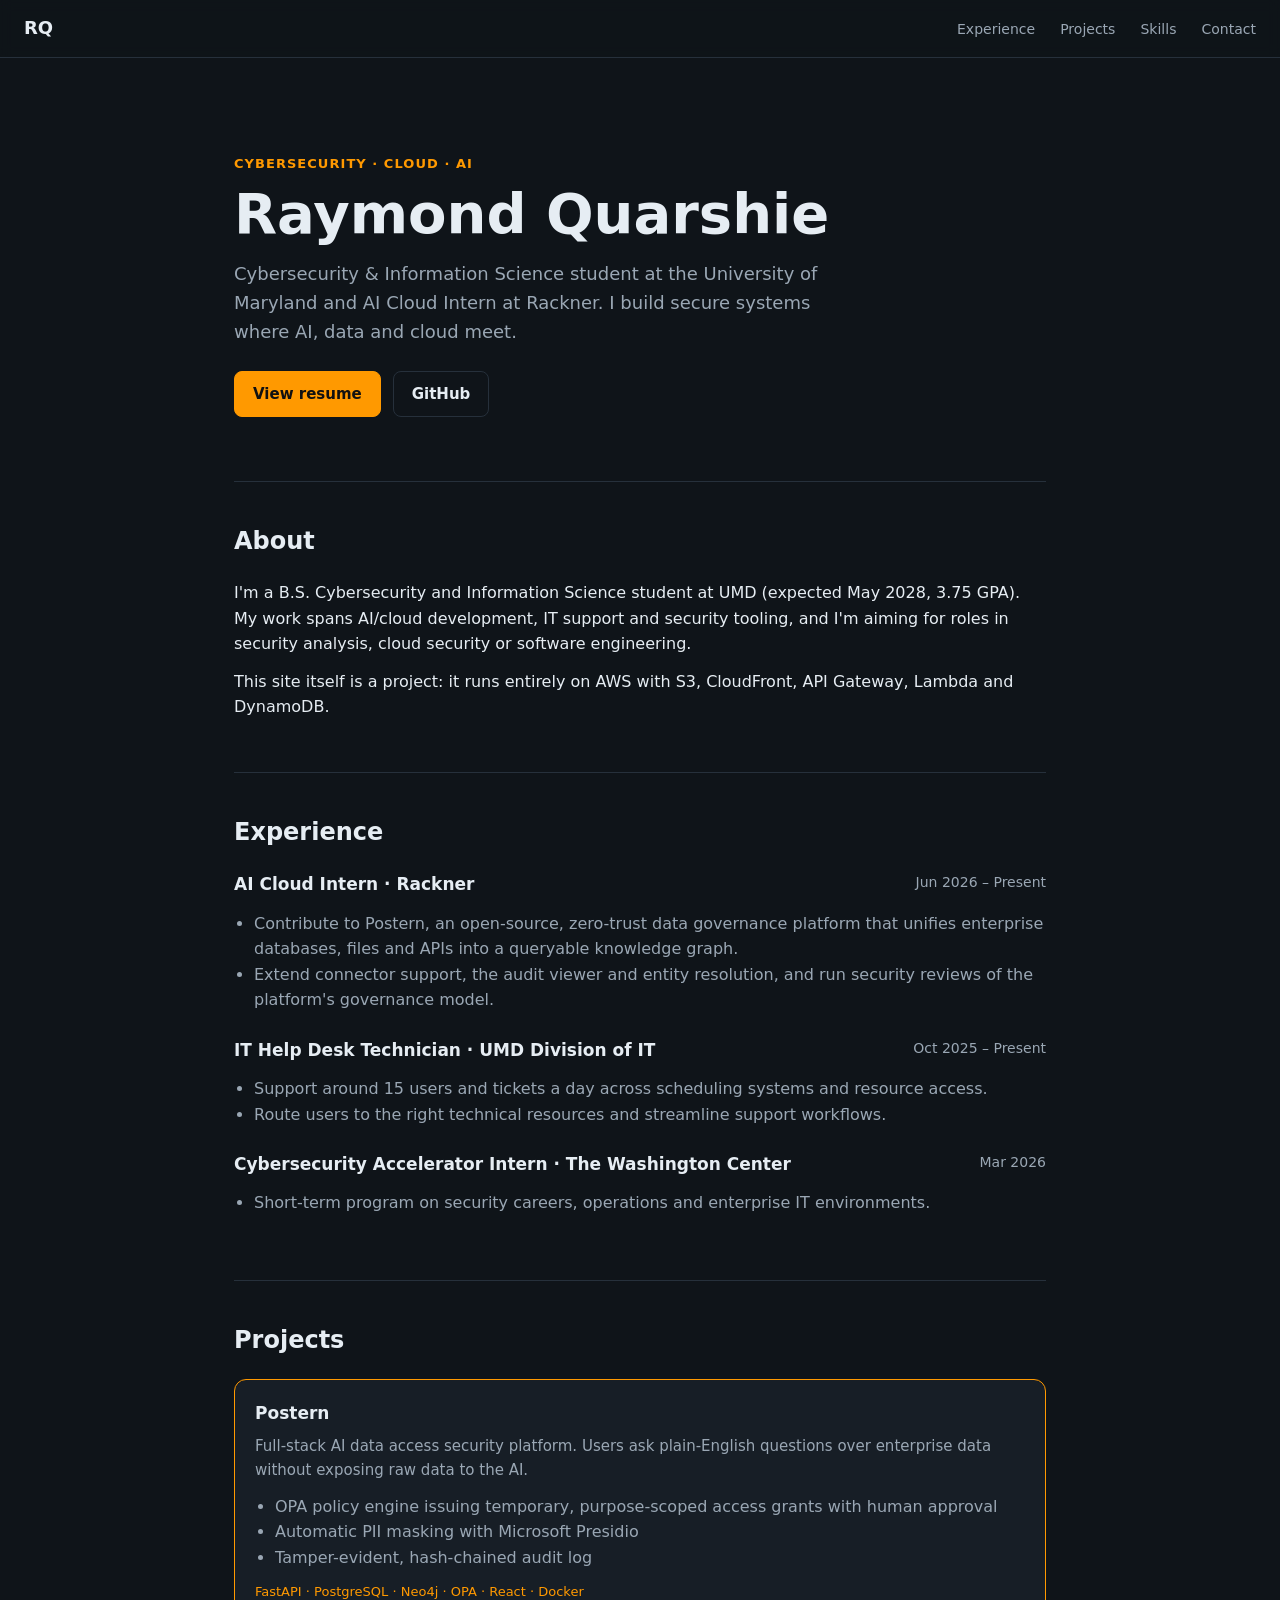
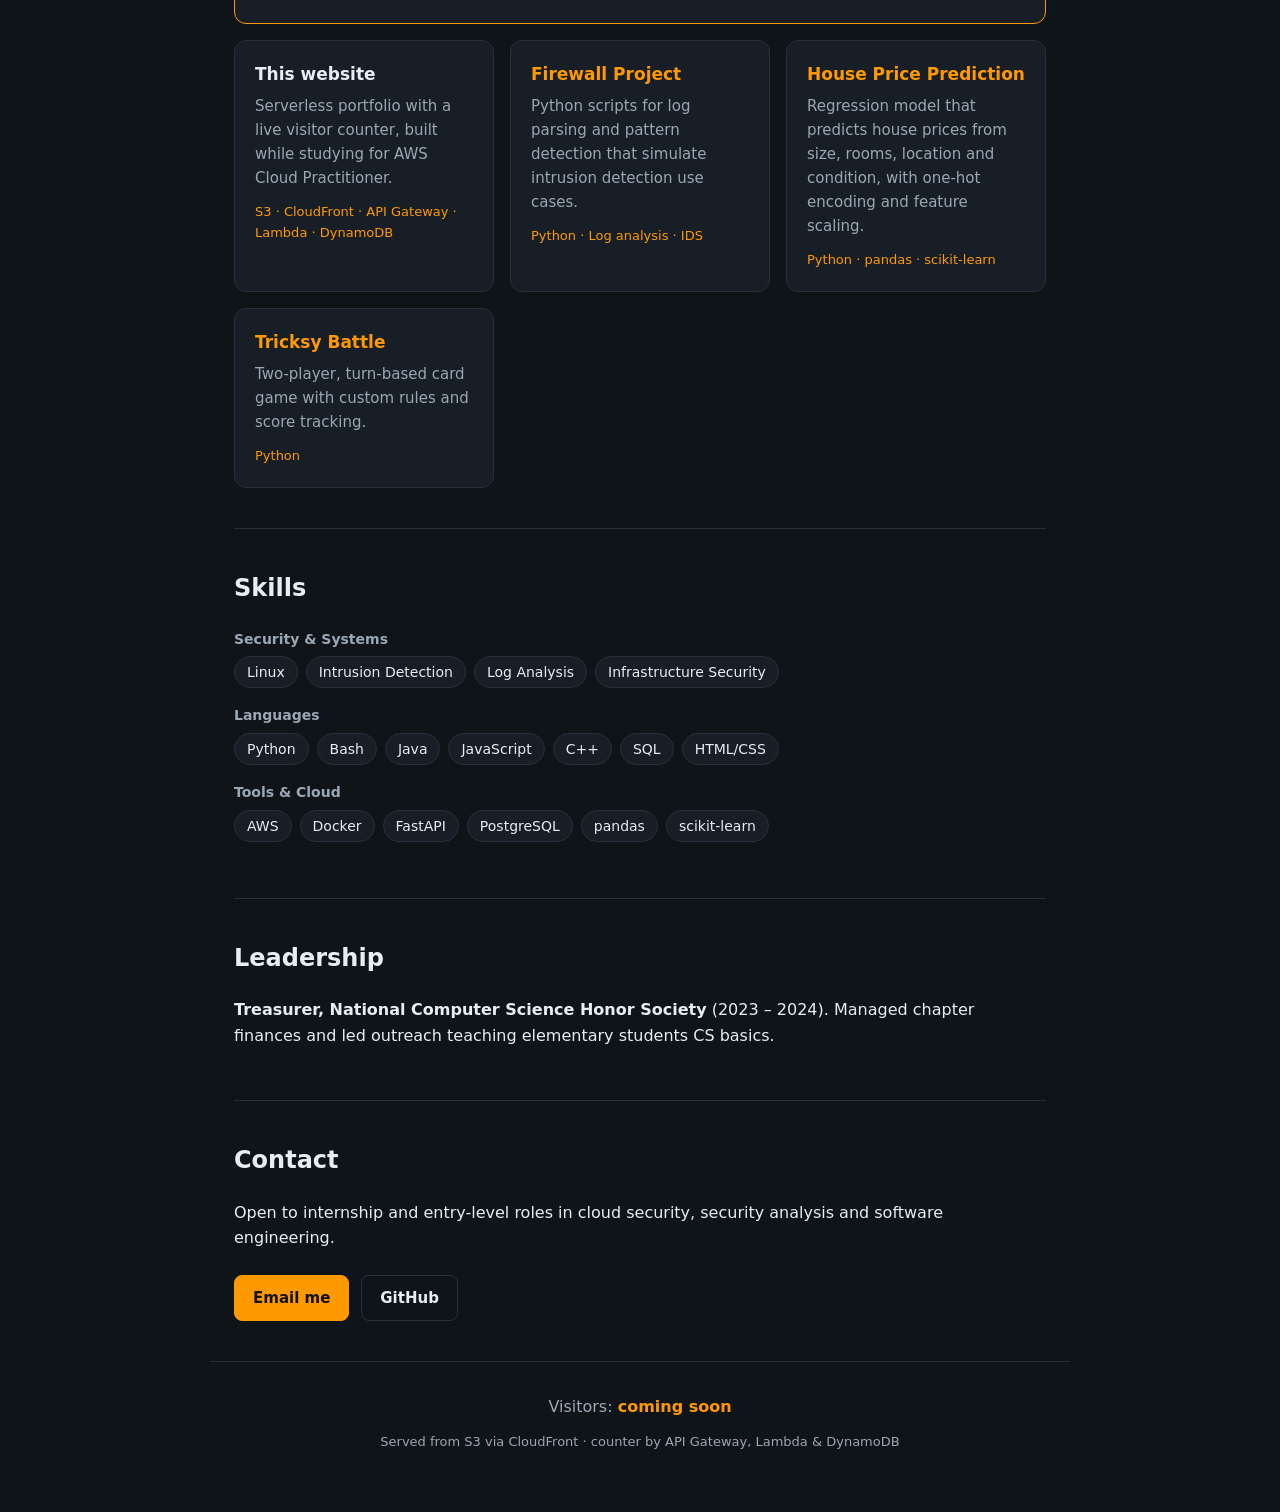
==== cloud-portfolio/index.html @ 37f58b41 "Files" ====
<!DOCTYPE html>
<html lang="en">
<head>
  <meta charset="UTF-8">
  <meta name="viewport" content="width=device-width, initial-scale=1.0">
  <title>Raymond Quarshie | Cloud & Security Portfolio</title>
  <meta name="description" content="Cybersecurity and Information Science student at UMD, AI Cloud Intern at Rackner.">
  <link rel="stylesheet" href="style.css">
</head>
<body>
  <nav>
    <a class="logo" href="#top">RQ</a>
    <div class="links">
      <a href="#experience">Experience</a>
      <a href="#projects">Projects</a>
      <a href="#skills">Skills</a>
      <a href="#contact">Contact</a>
    </div>
  </nav>

  <header id="top" class="hero">
    <p class="eyebrow">Cybersecurity · Cloud · AI</p>
    <h1>Raymond Quarshie</h1>
    <p class="tagline">Cybersecurity &amp; Information Science student at the University of Maryland and AI Cloud Intern at Rackner. I build secure systems where AI, data and cloud meet.</p>
    <div class="cta">
      <a class="btn primary" href="resume.pdf" target="_blank" rel="noopener">View resume</a>
      <a class="btn" href="https://github.com/rayq-codes" target="_blank" rel="noopener">GitHub</a>
    </div>
  </header>

  <main>
    <section id="about">
      <h2>About</h2>
      <p>I'm a B.S. Cybersecurity and Information Science student at UMD (expected May 2028, 3.75 GPA). My work spans AI/cloud development, IT support and security tooling, and I'm aiming for roles in security analysis, cloud security or software engineering.</p>
      <p>This site itself is a project: it runs entirely on AWS with S3, CloudFront, API Gateway, Lambda and DynamoDB.</p>
    </section>

    <section id="experience">
      <h2>Experience</h2>

      <article class="job">
        <div class="job-head">
          <h3>AI Cloud Intern · Rackner</h3>
          <span class="date">Jun 2026 – Present</span>
        </div>
        <ul>
          <li>Contribute to Postern, an open-source, zero-trust data governance platform that unifies enterprise databases, files and APIs into a queryable knowledge graph.</li>
          <li>Extend connector support, the audit viewer and entity resolution, and run security reviews of the platform's governance model.</li>
        </ul>
      </article>

      <article class="job">
        <div class="job-head">
          <h3>IT Help Desk Technician · UMD Division of IT</h3>
          <span class="date">Oct 2025 – Present</span>
        </div>
        <ul>
          <li>Support around 15 users and tickets a day across scheduling systems and resource access.</li>
          <li>Route users to the right technical resources and streamline support workflows.</li>
        </ul>
      </article>

      <article class="job">
        <div class="job-head">
          <h3>Cybersecurity Accelerator Intern · The Washington Center</h3>
          <span class="date">Mar 2026</span>
        </div>
        <ul>
          <li>Short-term program on security careers, operations and enterprise IT environments.</li>
        </ul>
      </article>
    </section>

    <section id="projects">
      <h2>Projects</h2>
      <div class="grid">
        <article class="card featured">
          <h3>Postern</h3>
          <p>Full-stack AI data access security platform. Users ask plain-English questions over enterprise data without exposing raw data to the AI.</p>
          <ul>
            <li>OPA policy engine issuing temporary, purpose-scoped access grants with human approval</li>
            <li>Automatic PII masking with Microsoft Presidio</li>
            <li>Tamper-evident, hash-chained audit log</li>
          </ul>
          <p class="tags">FastAPI · PostgreSQL · Neo4j · OPA · React · Docker</p>
        </article>

        <article class="card">
          <h3>This website</h3>
          <p>Serverless portfolio with a live visitor counter, built while studying for AWS Cloud Practitioner.</p>
          <p class="tags">S3 · CloudFront · API Gateway · Lambda · DynamoDB</p>
        </article>

        <article class="card">
          <h3><a href="https://github.com/rayq-codes/Firewall-Project" target="_blank" rel="noopener">Firewall Project</a></h3>
          <p>Python scripts for log parsing and pattern detection that simulate intrusion detection use cases.</p>
          <p class="tags">Python · Log analysis · IDS</p>
        </article>

        <article class="card">
          <h3><a href="https://github.com/rayq-codes/House-Prices-Dataset-Estimator" target="_blank" rel="noopener">House Price Prediction</a></h3>
          <p>Regression model that predicts house prices from size, rooms, location and condition, with one-hot encoding and feature scaling.</p>
          <p class="tags">Python · pandas · scikit-learn</p>
        </article>

        <article class="card">
          <h3><a href="https://github.com/rayq-codes/Tricksy-Battle-Card-Game" target="_blank" rel="noopener">Tricksy Battle</a></h3>
          <p>Two-player, turn-based card game with custom rules and score tracking.</p>
          <p class="tags">Python</p>
        </article>
      </div>
    </section>

    <section id="skills">
      <h2>Skills</h2>
      <div class="skill-group">
        <h3>Security &amp; Systems</h3>
        <ul class="chips"><li>Linux</li><li>Intrusion Detection</li><li>Log Analysis</li><li>Infrastructure Security</li></ul>
      </div>
      <div class="skill-group">
        <h3>Languages</h3>
        <ul class="chips"><li>Python</li><li>Bash</li><li>Java</li><li>JavaScript</li><li>C++</li><li>SQL</li><li>HTML/CSS</li></ul>
      </div>
      <div class="skill-group">
        <h3>Tools &amp; Cloud</h3>
        <ul class="chips"><li>AWS</li><li>Docker</li><li>FastAPI</li><li>PostgreSQL</li><li>pandas</li><li>scikit-learn</li></ul>
      </div>
    </section>

    <section id="leadership">
      <h2>Leadership</h2>
      <p><strong>Treasurer, National Computer Science Honor Society</strong> (2023 – 2024). Managed chapter finances and led outreach teaching elementary students CS basics.</p>
    </section>

    <section id="contact">
      <h2>Contact</h2>
      <p>Open to internship and entry-level roles in cloud security, security analysis and software engineering.</p>
      <div class="cta">
        <a class="btn primary" href="mailto:r.rayquarshie@gmail.com">Email me</a>
        <a class="btn" href="https://github.com/rayq-codes" target="_blank" rel="noopener">GitHub</a>
      </div>
    </section>
  </main>

  <footer>
    <p>Visitors: <span id="count">…</span></p>
    <p class="small">Served from S3 via CloudFront · counter by API Gateway, Lambda &amp; DynamoDB</p>
  </footer>

  <script src="script.js"></script>
</body>
</html>
---- cloud-portfolio/style.css ----
:root {
  --bg: #0f1419;
  --panel: #171e26;
  --line: #26303b;
  --text: #e6edf3;
  --muted: #9aa7b4;
  --accent: #ff9900;
}

* { box-sizing: border-box; }
html { scroll-behavior: smooth; }
body {
  margin: 0;
  background: var(--bg);
  color: var(--text);
  font-family: system-ui, -apple-system, "Segoe UI", sans-serif;
  line-height: 1.6;
}
a { color: var(--accent); text-decoration: none; }
a:hover { text-decoration: underline; }

nav {
  position: sticky; top: 0; z-index: 10;
  display: flex; justify-content: space-between; align-items: center;
  padding: 14px 24px;
  background: rgba(15, 20, 25, 0.9);
  backdrop-filter: blur(6px);
  border-bottom: 1px solid var(--line);
}
nav .logo { font-weight: 700; font-size: 18px; color: var(--text); }
nav .links a { color: var(--muted); margin-left: 20px; font-size: 14px; }
nav .links a:hover { color: var(--text); text-decoration: none; }

.hero, main, footer { max-width: 860px; margin: 0 auto; padding: 0 24px; }
.hero { padding-top: 96px; padding-bottom: 64px; }
.eyebrow { color: var(--accent); font-weight: 600; letter-spacing: 0.08em; text-transform: uppercase; font-size: 13px; margin: 0; }
h1 { font-size: clamp(36px, 7vw, 56px); margin: 8px 0 16px; line-height: 1.1; }
.tagline { color: var(--muted); font-size: 18px; max-width: 620px; }

.cta { display: flex; gap: 12px; flex-wrap: wrap; margin-top: 24px; }
.btn {
  display: inline-block; padding: 10px 18px; border-radius: 8px;
  border: 1px solid var(--line); color: var(--text); font-weight: 600; font-size: 15px;
}
.btn:hover { border-color: var(--accent); text-decoration: none; }
.btn.primary { background: var(--accent); border-color: var(--accent); color: #111; }

section { padding: 40px 0; border-top: 1px solid var(--line); }
h2 { font-size: 24px; margin: 0 0 20px; }
h3 { font-size: 17px; margin: 0 0 6px; }
p { margin: 0 0 12px; }

.job { margin-bottom: 24px; }
.job-head { display: flex; justify-content: space-between; gap: 12px; flex-wrap: wrap; }
.date { color: var(--muted); font-size: 14px; }
.job ul, .card ul { margin: 6px 0 0; padding-left: 20px; color: var(--muted); }

.grid { display: grid; grid-template-columns: repeat(auto-fit, minmax(240px, 1fr)); gap: 16px; }
.card {
  background: var(--panel); border: 1px solid var(--line); border-radius: 12px; padding: 20px;
}
.card p { color: var(--muted); font-size: 15px; }
.card.featured { grid-column: 1 / -1; border-color: var(--accent); }
.tags { font-size: 13px !important; color: var(--accent) !important; margin-top: 12px; margin-bottom: 0 !important; }

.skill-group { margin-bottom: 16px; }
.skill-group h3 { font-size: 14px; color: var(--muted); font-weight: 600; }
.chips { display: flex; flex-wrap: wrap; gap: 8px; list-style: none; padding: 0; margin: 0; }
.chips li { background: var(--panel); border: 1px solid var(--line); padding: 4px 12px; border-radius: 999px; font-size: 14px; }

footer { padding-top: 32px; padding-bottom: 48px; border-top: 1px solid var(--line); color: var(--muted); text-align: center; }
footer #count { color: var(--accent); font-weight: 700; }
.small { font-size: 13px; }

@media (max-width: 560px) {
  nav .links a { margin-left: 12px; font-size: 13px; }
  .hero { padding-top: 56px; }
}
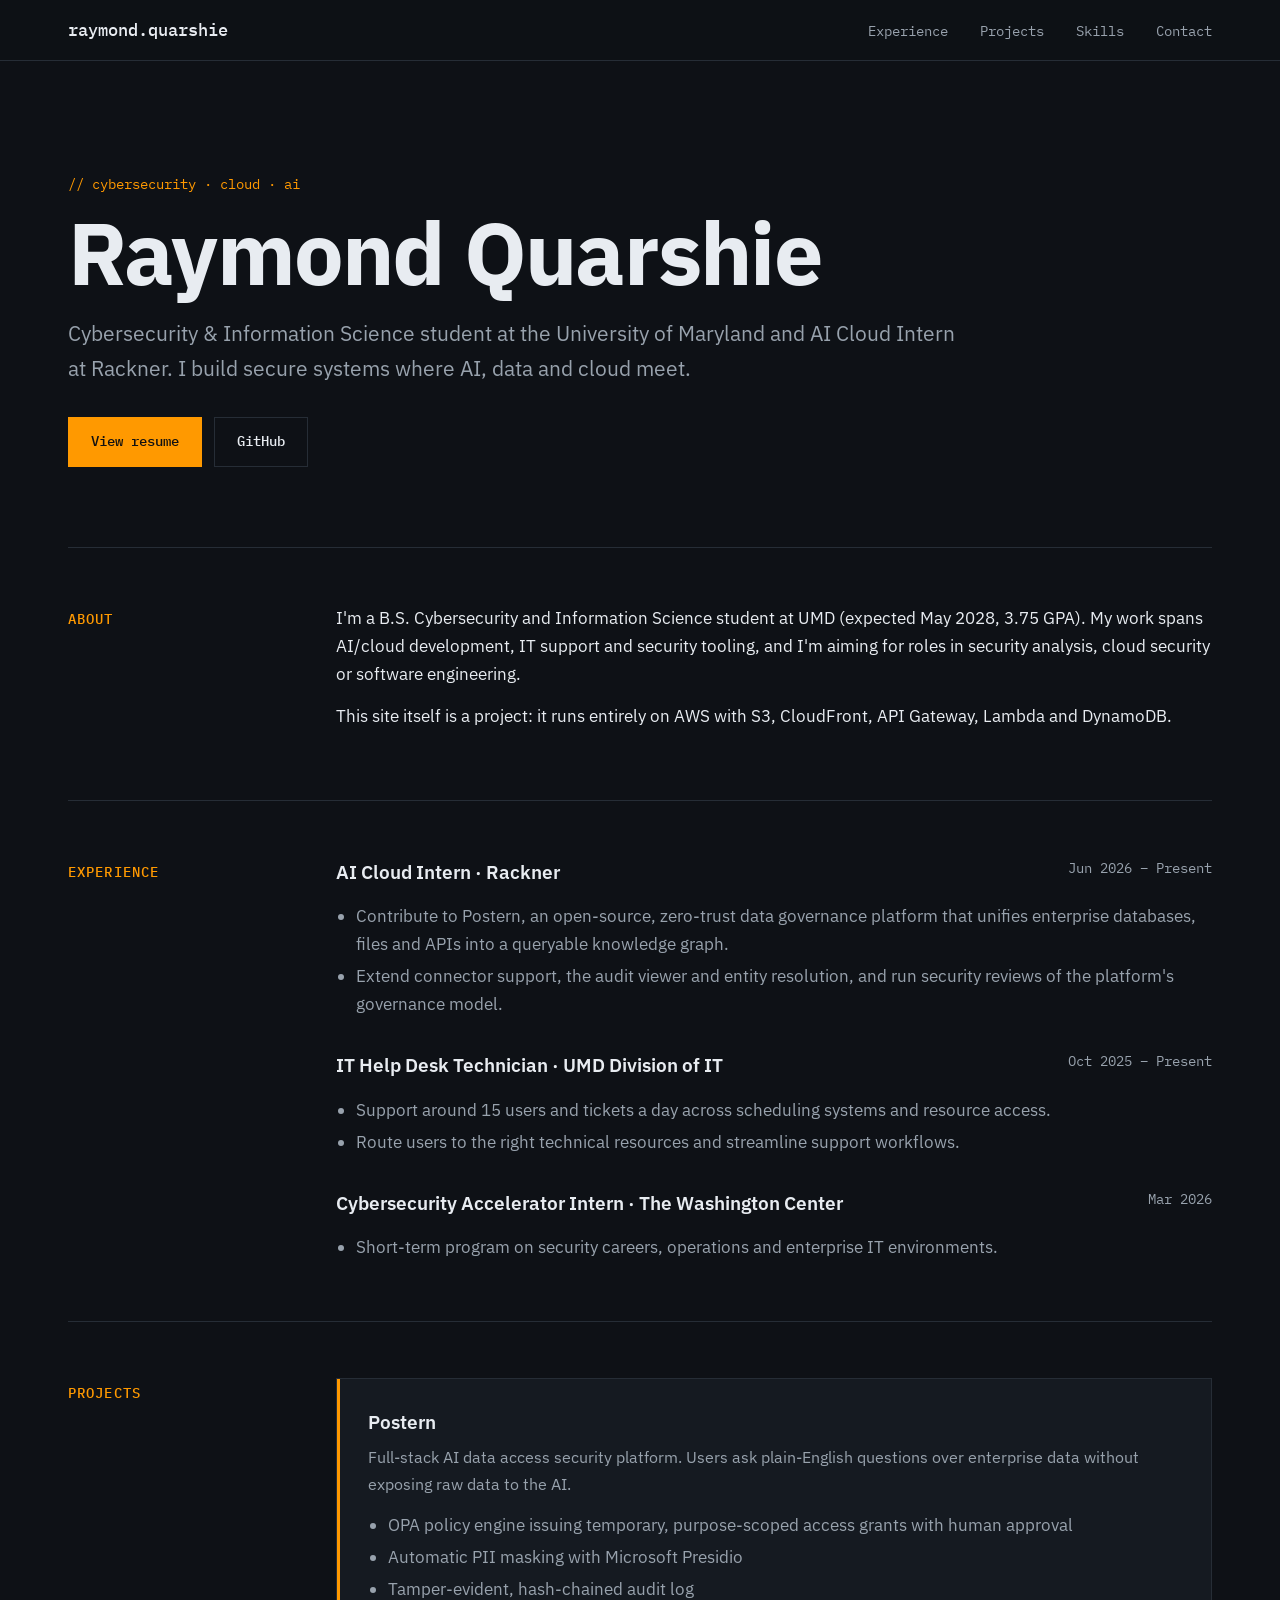
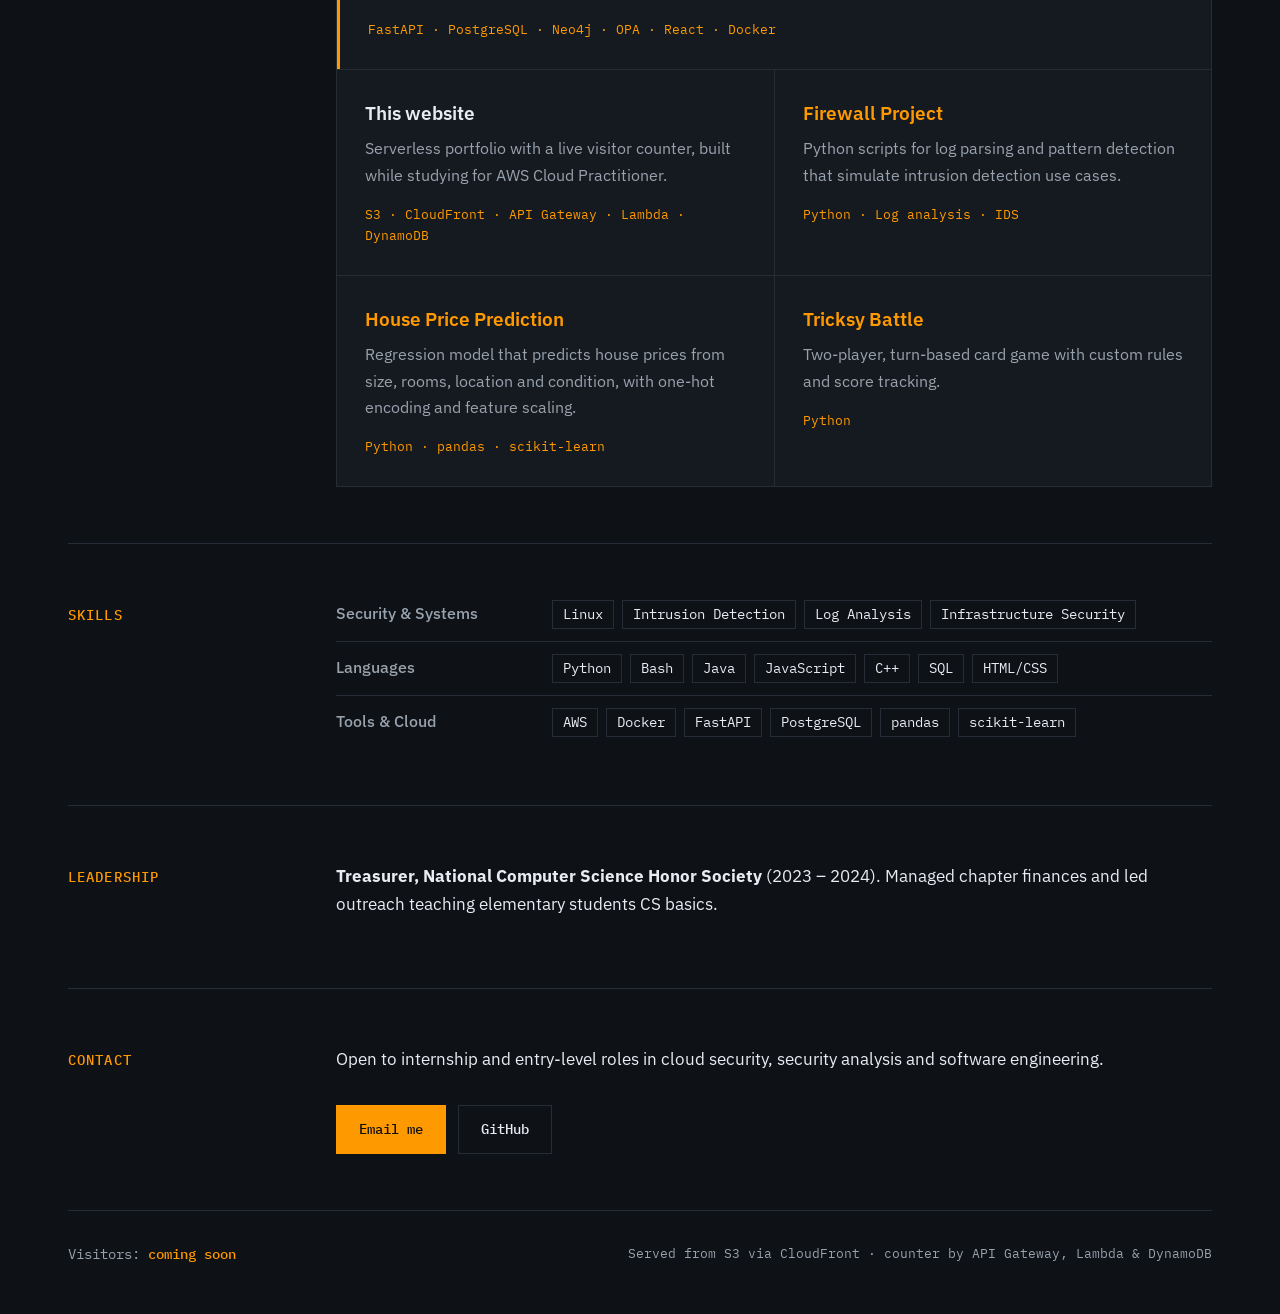
==== commit 08dde5b1: "New Updates" ====
--- a/cloud-portfolio/index.html
+++ b/cloud-portfolio/index.html
@@ -5,21 +5,26 @@
   <meta name="viewport" content="width=device-width, initial-scale=1.0">
   <title>Raymond Quarshie | Cloud & Security Portfolio</title>
   <meta name="description" content="Cybersecurity and Information Science student at UMD, AI Cloud Intern at Rackner.">
+  <link rel="preconnect" href="https://fonts.googleapis.com">
+  <link rel="preconnect" href="https://fonts.gstatic.com" crossorigin>
+  <link href="https://fonts.googleapis.com/css2?family=IBM+Plex+Mono:wght@400;500&family=IBM+Plex+Sans:wght@400;500;600;700&display=swap" rel="stylesheet">
   <link rel="stylesheet" href="style.css">
 </head>
 <body>
   <nav>
-    <a class="logo" href="#top">RQ</a>
+   <div class="inner">
+    <a class="logo" href="#top">raymond.quarshie</a>
     <div class="links">
       <a href="#experience">Experience</a>
       <a href="#projects">Projects</a>
       <a href="#skills">Skills</a>
       <a href="#contact">Contact</a>
     </div>
+   </div>
   </nav>
 
   <header id="top" class="hero">
-    <p class="eyebrow">Cybersecurity · Cloud · AI</p>
+    <p class="eyebrow">// cybersecurity · cloud · ai</p>
     <h1>Raymond Quarshie</h1>
     <p class="tagline">Cybersecurity &amp; Information Science student at the University of Maryland and AI Cloud Intern at Rackner. I build secure systems where AI, data and cloud meet.</p>
     <div class="cta">
@@ -31,12 +36,15 @@
   <main>
     <section id="about">
       <h2>About</h2>
+      <div class="body">
       <p>I'm a B.S. Cybersecurity and Information Science student at UMD (expected May 2028, 3.75 GPA). My work spans AI/cloud development, IT support and security tooling, and I'm aiming for roles in security analysis, cloud security or software engineering.</p>
       <p>This site itself is a project: it runs entirely on AWS with S3, CloudFront, API Gateway, Lambda and DynamoDB.</p>
+      </div>
     </section>
 
     <section id="experience">
       <h2>Experience</h2>
+      <div class="body">
 
       <article class="job">
         <div class="job-head">
@@ -69,10 +77,12 @@
           <li>Short-term program on security careers, operations and enterprise IT environments.</li>
         </ul>
       </article>
+      </div>
     </section>
 
     <section id="projects">
       <h2>Projects</h2>
+      <div class="body">
       <div class="grid">
         <article class="card featured">
           <h3>Postern</h3>
@@ -109,10 +119,12 @@
           <p class="tags">Python</p>
         </article>
       </div>
+      </div>
     </section>
 
     <section id="skills">
       <h2>Skills</h2>
+      <div class="body">
       <div class="skill-group">
         <h3>Security &amp; Systems</h3>
         <ul class="chips"><li>Linux</li><li>Intrusion Detection</li><li>Log Analysis</li><li>Infrastructure Security</li></ul>
@@ -125,19 +137,24 @@
         <h3>Tools &amp; Cloud</h3>
         <ul class="chips"><li>AWS</li><li>Docker</li><li>FastAPI</li><li>PostgreSQL</li><li>pandas</li><li>scikit-learn</li></ul>
       </div>
+      </div>
     </section>
 
     <section id="leadership">
       <h2>Leadership</h2>
+      <div class="body">
       <p><strong>Treasurer, National Computer Science Honor Society</strong> (2023 – 2024). Managed chapter finances and led outreach teaching elementary students CS basics.</p>
+      </div>
     </section>
 
     <section id="contact">
       <h2>Contact</h2>
+      <div class="body">
       <p>Open to internship and entry-level roles in cloud security, security analysis and software engineering.</p>
       <div class="cta">
         <a class="btn primary" href="mailto:r.rayquarshie@gmail.com">Email me</a>
         <a class="btn" href="https://github.com/rayq-codes" target="_blank" rel="noopener">GitHub</a>
+      </div>
       </div>
     </section>
   </main>
--- a/cloud-portfolio/style.css
+++ b/cloud-portfolio/style.css
@@ -1,10 +1,12 @@
 :root {
-  --bg: #0f1419;
-  --panel: #171e26;
-  --line: #26303b;
-  --text: #e6edf3;
-  --muted: #9aa7b4;
+  --bg: #0e1116;
+  --panel: #151a21;
+  --line: #262d36;
+  --text: #e8ecf1;
+  --muted: #98a2ad;
   --accent: #ff9900;
+  --sans: "IBM Plex Sans", system-ui, sans-serif;
+  --mono: "IBM Plex Mono", ui-monospace, monospace;
 }
 
 * { box-sizing: border-box; }
@@ -13,66 +15,97 @@
   margin: 0;
   background: var(--bg);
   color: var(--text);
-  font-family: system-ui, -apple-system, "Segoe UI", sans-serif;
-  line-height: 1.6;
+  font-family: var(--sans);
+  font-size: 17px;
+  line-height: 1.65;
 }
 a { color: var(--accent); text-decoration: none; }
 a:hover { text-decoration: underline; }
 
+/* Wide layout */
+.wrap, .hero, main, footer { max-width: 1240px; margin: 0 auto; padding-left: 48px; padding-right: 48px; }
+
 nav {
   position: sticky; top: 0; z-index: 10;
-  display: flex; justify-content: space-between; align-items: center;
-  padding: 14px 24px;
-  background: rgba(15, 20, 25, 0.9);
-  backdrop-filter: blur(6px);
+  background: rgba(14, 17, 22, 0.94);
   border-bottom: 1px solid var(--line);
 }
-nav .logo { font-weight: 700; font-size: 18px; color: var(--text); }
-nav .links a { color: var(--muted); margin-left: 20px; font-size: 14px; }
+nav .inner {
+  max-width: 1240px; margin: 0 auto; padding: 16px 48px;
+  display: flex; justify-content: space-between; align-items: center;
+}
+nav .logo { font-family: var(--mono); font-weight: 500; color: var(--text); }
+nav .links a { font-family: var(--mono); color: var(--muted); margin-left: 28px; font-size: 14px; }
 nav .links a:hover { color: var(--text); text-decoration: none; }
 
-.hero, main, footer { max-width: 860px; margin: 0 auto; padding: 0 24px; }
-.hero { padding-top: 96px; padding-bottom: 64px; }
-.eyebrow { color: var(--accent); font-weight: 600; letter-spacing: 0.08em; text-transform: uppercase; font-size: 13px; margin: 0; }
-h1 { font-size: clamp(36px, 7vw, 56px); margin: 8px 0 16px; line-height: 1.1; }
-.tagline { color: var(--muted); font-size: 18px; max-width: 620px; }
+/* Hero */
+.hero { padding-top: 112px; padding-bottom: 80px; }
+.eyebrow { font-family: var(--mono); color: var(--accent); font-size: 14px; margin: 0; }
+h1 { font-size: clamp(44px, 8vw, 88px); font-weight: 700; letter-spacing: -0.02em; margin: 12px 0 20px; line-height: 1; }
+.tagline { color: var(--muted); font-size: 21px; max-width: 900px; }
 
-.cta { display: flex; gap: 12px; flex-wrap: wrap; margin-top: 24px; }
+.cta { display: flex; gap: 12px; flex-wrap: wrap; margin-top: 32px; }
 .btn {
-  display: inline-block; padding: 10px 18px; border-radius: 8px;
-  border: 1px solid var(--line); color: var(--text); font-weight: 600; font-size: 15px;
+  display: inline-block; padding: 12px 22px;
+  border: 1px solid var(--line); color: var(--text);
+  font-family: var(--mono); font-size: 14px; font-weight: 500;
 }
 .btn:hover { border-color: var(--accent); text-decoration: none; }
 .btn.primary { background: var(--accent); border-color: var(--accent); color: #111; }
 
-section { padding: 40px 0; border-top: 1px solid var(--line); }
-h2 { font-size: 24px; margin: 0 0 20px; }
-h3 { font-size: 17px; margin: 0 0 6px; }
-p { margin: 0 0 12px; }
+/* Sections: label column on the left, content across the rest */
+section {
+  display: grid; grid-template-columns: 220px 1fr; gap: 48px;
+  padding: 56px 0; border-top: 1px solid var(--line);
+}
+section:last-child { border-bottom: 1px solid var(--line); }
+section > h2 {
+  font-family: var(--mono); font-size: 14px; font-weight: 500;
+  color: var(--accent); text-transform: uppercase; letter-spacing: 0.08em;
+  margin: 4px 0 0;
+}
+section > .body { min-width: 0; }
+h3 { font-size: 19px; font-weight: 600; margin: 0 0 6px; }
+p { margin: 0 0 14px; }
 
-.job { margin-bottom: 24px; }
-.job-head { display: flex; justify-content: space-between; gap: 12px; flex-wrap: wrap; }
-.date { color: var(--muted); font-size: 14px; }
-.job ul, .card ul { margin: 6px 0 0; padding-left: 20px; color: var(--muted); }
+/* Experience */
+.job { margin-bottom: 32px; }
+.job:last-child { margin-bottom: 0; }
+.job-head { display: flex; justify-content: space-between; gap: 16px; flex-wrap: wrap; }
+.date { font-family: var(--mono); color: var(--muted); font-size: 14px; }
+.job ul, .card ul { margin: 8px 0 0; padding-left: 20px; color: var(--muted); }
+.job li, .card li { margin-bottom: 4px; }
 
-.grid { display: grid; grid-template-columns: repeat(auto-fit, minmax(240px, 1fr)); gap: 16px; }
-.card {
-  background: var(--panel); border: 1px solid var(--line); border-radius: 12px; padding: 20px;
+/* Projects */
+.grid { display: grid; grid-template-columns: repeat(auto-fit, minmax(300px, 1fr)); gap: 1px; background: var(--line); border: 1px solid var(--line); }
+.card { background: var(--panel); padding: 28px; }
+.card p { color: var(--muted); font-size: 16px; }
+.card.featured { grid-column: 1 / -1; border-left: 3px solid var(--accent); }
+.tags { font-family: var(--mono); font-size: 13px !important; color: var(--accent) !important; margin: 16px 0 0 !important; }
+
+/* Skills */
+.skill-group { display: grid; grid-template-columns: 200px 1fr; gap: 16px; padding: 12px 0; border-bottom: 1px solid var(--line); }
+.skill-group:first-child { padding-top: 0; }
+.skill-group:last-child { border-bottom: 0; }
+.skill-group h3 { font-size: 16px; color: var(--muted); font-weight: 500; margin: 0; }
+.chips { display: flex; flex-wrap: wrap; gap: 8px; list-style: none; padding: 0; margin: 0; }
+.chips li { border: 1px solid var(--line); padding: 2px 10px; font-family: var(--mono); font-size: 14px; }
+
+footer {
+  display: flex; justify-content: space-between; flex-wrap: wrap; gap: 8px;
+  padding-top: 32px; padding-bottom: 48px;
+  color: var(--muted); font-family: var(--mono); font-size: 14px;
 }
-.card p { color: var(--muted); font-size: 15px; }
-.card.featured { grid-column: 1 / -1; border-color: var(--accent); }
-.tags { font-size: 13px !important; color: var(--accent) !important; margin-top: 12px; margin-bottom: 0 !important; }
-
-.skill-group { margin-bottom: 16px; }
-.skill-group h3 { font-size: 14px; color: var(--muted); font-weight: 600; }
-.chips { display: flex; flex-wrap: wrap; gap: 8px; list-style: none; padding: 0; margin: 0; }
-.chips li { background: var(--panel); border: 1px solid var(--line); padding: 4px 12px; border-radius: 999px; font-size: 14px; }
-
-footer { padding-top: 32px; padding-bottom: 48px; border-top: 1px solid var(--line); color: var(--muted); text-align: center; }
-footer #count { color: var(--accent); font-weight: 700; }
+footer p { margin: 0; }
+footer #count { color: var(--accent); font-weight: 500; }
 .small { font-size: 13px; }
 
-@media (max-width: 560px) {
-  nav .links a { margin-left: 12px; font-size: 13px; }
-  .hero { padding-top: 56px; }
+@media (max-width: 800px) {
+  .wrap, .hero, main, footer { padding-left: 20px; padding-right: 20px; }
+  nav .inner { padding: 14px 20px; }
+  nav .links a { margin-left: 14px; font-size: 13px; }
+  .hero { padding-top: 64px; padding-bottom: 48px; }
+  .tagline { font-size: 18px; }
+  section { grid-template-columns: 1fr; gap: 20px; padding: 40px 0; }
+  .skill-group { grid-template-columns: 1fr; gap: 8px; }
 }
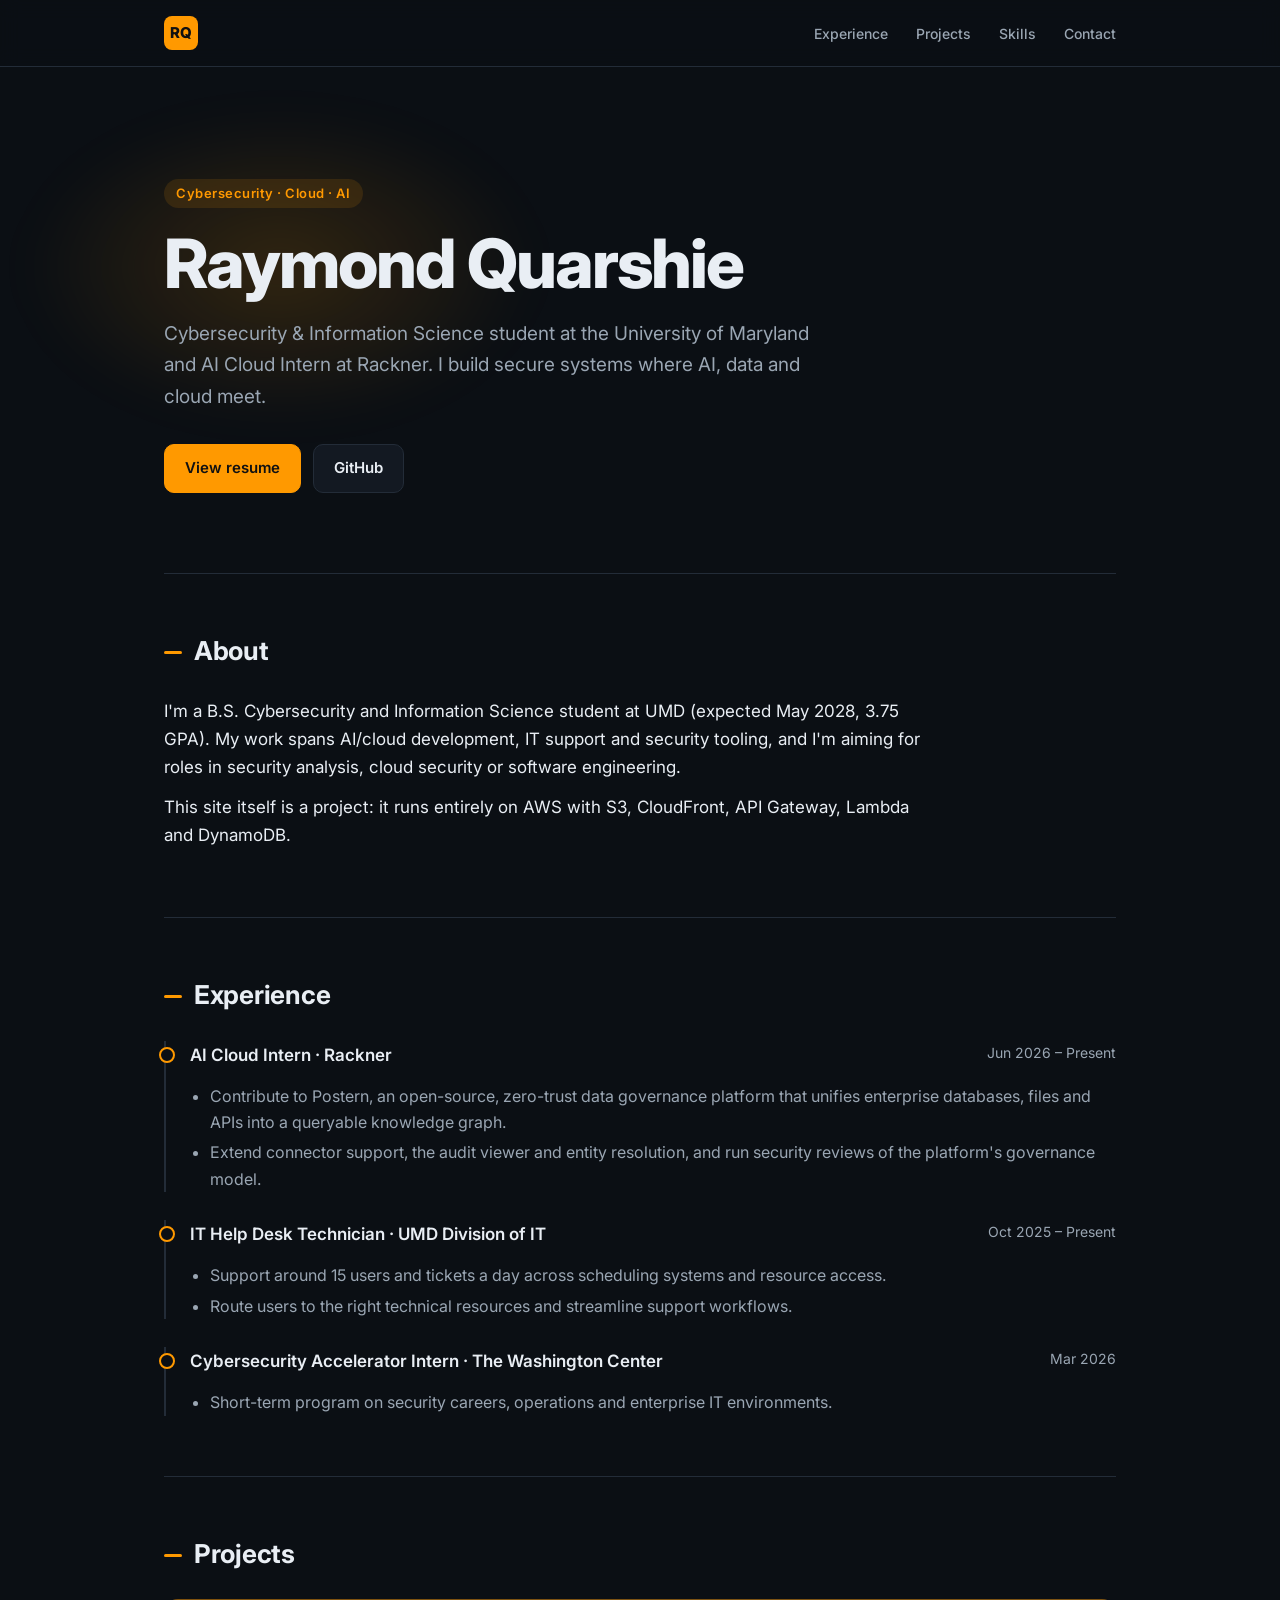
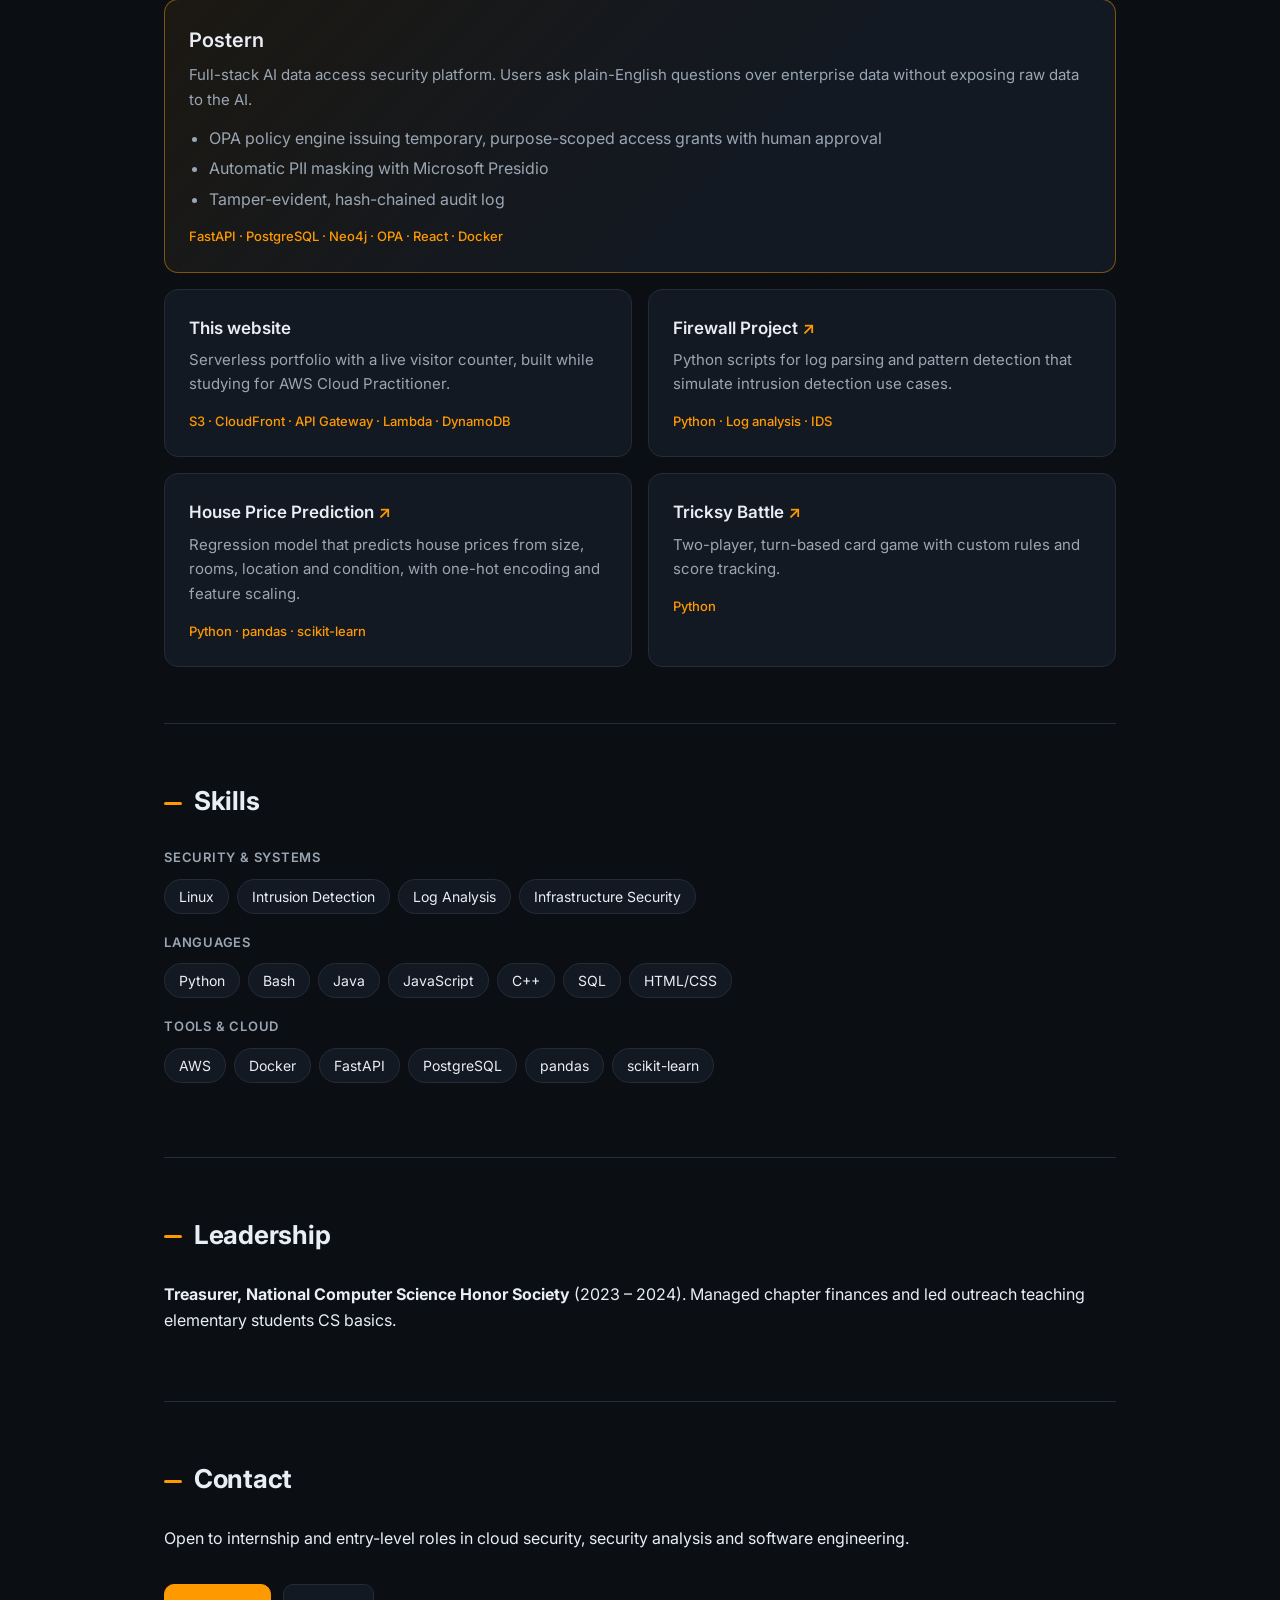
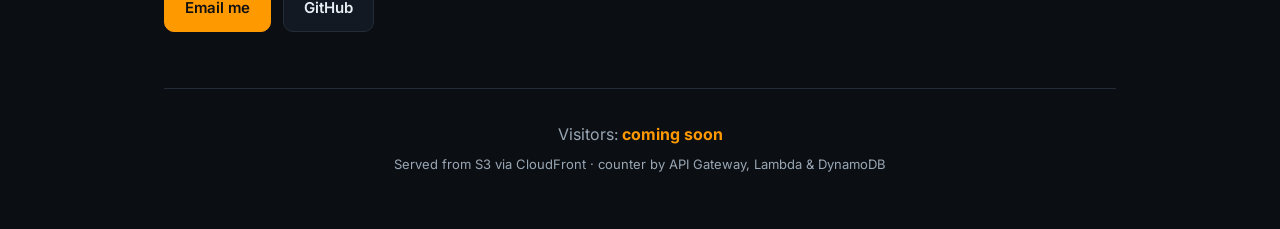
==== commit 6d847331: "New update" ====
--- a/cloud-portfolio/index.html
+++ b/cloud-portfolio/index.html
@@ -7,24 +7,22 @@
   <meta name="description" content="Cybersecurity and Information Science student at UMD, AI Cloud Intern at Rackner.">
   <link rel="preconnect" href="https://fonts.googleapis.com">
   <link rel="preconnect" href="https://fonts.gstatic.com" crossorigin>
-  <link href="https://fonts.googleapis.com/css2?family=IBM+Plex+Mono:wght@400;500&family=IBM+Plex+Sans:wght@400;500;600;700&display=swap" rel="stylesheet">
+  <link href="https://fonts.googleapis.com/css2?family=Inter:wght@400;500;600;700;800&display=swap" rel="stylesheet">
   <link rel="stylesheet" href="style.css">
 </head>
 <body>
   <nav>
-   <div class="inner">
-    <a class="logo" href="#top">raymond.quarshie</a>
+    <a class="logo" href="#top">RQ</a>
     <div class="links">
       <a href="#experience">Experience</a>
       <a href="#projects">Projects</a>
       <a href="#skills">Skills</a>
       <a href="#contact">Contact</a>
     </div>
-   </div>
   </nav>
 
   <header id="top" class="hero">
-    <p class="eyebrow">// cybersecurity · cloud · ai</p>
+    <p class="eyebrow">Cybersecurity · Cloud · AI</p>
     <h1>Raymond Quarshie</h1>
     <p class="tagline">Cybersecurity &amp; Information Science student at the University of Maryland and AI Cloud Intern at Rackner. I build secure systems where AI, data and cloud meet.</p>
     <div class="cta">
@@ -36,15 +34,12 @@
   <main>
     <section id="about">
       <h2>About</h2>
-      <div class="body">
       <p>I'm a B.S. Cybersecurity and Information Science student at UMD (expected May 2028, 3.75 GPA). My work spans AI/cloud development, IT support and security tooling, and I'm aiming for roles in security analysis, cloud security or software engineering.</p>
       <p>This site itself is a project: it runs entirely on AWS with S3, CloudFront, API Gateway, Lambda and DynamoDB.</p>
-      </div>
     </section>
 
     <section id="experience">
       <h2>Experience</h2>
-      <div class="body">
 
       <article class="job">
         <div class="job-head">
@@ -77,12 +72,10 @@
           <li>Short-term program on security careers, operations and enterprise IT environments.</li>
         </ul>
       </article>
-      </div>
     </section>
 
     <section id="projects">
       <h2>Projects</h2>
-      <div class="body">
       <div class="grid">
         <article class="card featured">
           <h3>Postern</h3>
@@ -119,12 +112,10 @@
           <p class="tags">Python</p>
         </article>
       </div>
-      </div>
     </section>
 
     <section id="skills">
       <h2>Skills</h2>
-      <div class="body">
       <div class="skill-group">
         <h3>Security &amp; Systems</h3>
         <ul class="chips"><li>Linux</li><li>Intrusion Detection</li><li>Log Analysis</li><li>Infrastructure Security</li></ul>
@@ -137,24 +128,19 @@
         <h3>Tools &amp; Cloud</h3>
         <ul class="chips"><li>AWS</li><li>Docker</li><li>FastAPI</li><li>PostgreSQL</li><li>pandas</li><li>scikit-learn</li></ul>
       </div>
-      </div>
     </section>
 
     <section id="leadership">
       <h2>Leadership</h2>
-      <div class="body">
       <p><strong>Treasurer, National Computer Science Honor Society</strong> (2023 – 2024). Managed chapter finances and led outreach teaching elementary students CS basics.</p>
-      </div>
     </section>
 
     <section id="contact">
       <h2>Contact</h2>
-      <div class="body">
       <p>Open to internship and entry-level roles in cloud security, security analysis and software engineering.</p>
       <div class="cta">
         <a class="btn primary" href="mailto:r.rayquarshie@gmail.com">Email me</a>
         <a class="btn" href="https://github.com/rayq-codes" target="_blank" rel="noopener">GitHub</a>
-      </div>
       </div>
     </section>
   </main>
--- a/cloud-portfolio/style.css
+++ b/cloud-portfolio/style.css
@@ -1,12 +1,12 @@
 :root {
-  --bg: #0e1116;
-  --panel: #151a21;
-  --line: #262d36;
-  --text: #e8ecf1;
-  --muted: #98a2ad;
+  --bg: #0b0f14;
+  --panel: #131922;
+  --panel-hover: #18202b;
+  --line: #232c38;
+  --text: #e9eef4;
+  --muted: #9aa6b3;
   --accent: #ff9900;
-  --sans: "IBM Plex Sans", system-ui, sans-serif;
-  --mono: "IBM Plex Mono", ui-monospace, monospace;
+  --accent-soft: rgba(255, 153, 0, 0.12);
 }
 
 * { box-sizing: border-box; }
@@ -15,97 +15,110 @@
   margin: 0;
   background: var(--bg);
   color: var(--text);
-  font-family: var(--sans);
-  font-size: 17px;
+  font-family: "Inter", system-ui, -apple-system, "Segoe UI", sans-serif;
+  font-size: 16px;
   line-height: 1.65;
+  -webkit-font-smoothing: antialiased;
 }
 a { color: var(--accent); text-decoration: none; }
 a:hover { text-decoration: underline; }
 
-/* Wide layout */
-.wrap, .hero, main, footer { max-width: 1240px; margin: 0 auto; padding-left: 48px; padding-right: 48px; }
-
+/* Nav */
 nav {
   position: sticky; top: 0; z-index: 10;
-  background: rgba(14, 17, 22, 0.94);
+  display: flex; justify-content: space-between; align-items: center;
+  padding: 16px max(24px, calc((100% - 1000px) / 2 + 24px));
+  background: rgba(11, 15, 20, 0.85);
+  backdrop-filter: blur(10px);
   border-bottom: 1px solid var(--line);
 }
-nav .inner {
-  max-width: 1240px; margin: 0 auto; padding: 16px 48px;
-  display: flex; justify-content: space-between; align-items: center;
+nav .logo {
+  font-weight: 800; font-size: 15px; color: #111;
+  background: var(--accent); width: 34px; height: 34px; border-radius: 8px;
+  display: grid; place-items: center;
 }
-nav .logo { font-family: var(--mono); font-weight: 500; color: var(--text); }
-nav .links a { font-family: var(--mono); color: var(--muted); margin-left: 28px; font-size: 14px; }
+nav .logo:hover { text-decoration: none; }
+nav .links a { color: var(--muted); margin-left: 24px; font-size: 14px; font-weight: 500; }
 nav .links a:hover { color: var(--text); text-decoration: none; }
 
+/* Layout */
+.hero, main, footer { max-width: 1000px; margin: 0 auto; padding: 0 24px; }
+
 /* Hero */
-.hero { padding-top: 112px; padding-bottom: 80px; }
-.eyebrow { font-family: var(--mono); color: var(--accent); font-size: 14px; margin: 0; }
-h1 { font-size: clamp(44px, 8vw, 88px); font-weight: 700; letter-spacing: -0.02em; margin: 12px 0 20px; line-height: 1; }
-.tagline { color: var(--muted); font-size: 21px; max-width: 900px; }
+.hero { position: relative; padding-top: 112px; padding-bottom: 80px; }
+.hero::before {
+  content: ""; position: absolute; inset: 40px auto auto -120px;
+  width: 520px; height: 320px; z-index: -1;
+  background: radial-gradient(closest-side, rgba(255, 153, 0, 0.16), transparent);
+  filter: blur(20px);
+}
+.eyebrow {
+  display: inline-block; margin: 0;
+  color: var(--accent); background: var(--accent-soft);
+  padding: 4px 12px; border-radius: 999px;
+  font-weight: 600; font-size: 13px; letter-spacing: 0.04em;
+}
+h1 { font-size: clamp(40px, 7vw, 68px); font-weight: 800; letter-spacing: -0.03em; margin: 20px 0 18px; line-height: 1.05; }
+.tagline { color: var(--muted); font-size: 19px; max-width: 680px; margin: 0; }
 
 .cta { display: flex; gap: 12px; flex-wrap: wrap; margin-top: 32px; }
 .btn {
-  display: inline-block; padding: 12px 22px;
-  border: 1px solid var(--line); color: var(--text);
-  font-family: var(--mono); font-size: 14px; font-weight: 500;
+  display: inline-block; padding: 11px 20px; border-radius: 10px;
+  border: 1px solid var(--line); color: var(--text); background: var(--panel);
+  font-weight: 600; font-size: 15px;
+  transition: border-color 0.15s, transform 0.15s;
 }
-.btn:hover { border-color: var(--accent); text-decoration: none; }
+.btn:hover { border-color: var(--accent); text-decoration: none; transform: translateY(-1px); }
 .btn.primary { background: var(--accent); border-color: var(--accent); color: #111; }
 
-/* Sections: label column on the left, content across the rest */
-section {
-  display: grid; grid-template-columns: 220px 1fr; gap: 48px;
-  padding: 56px 0; border-top: 1px solid var(--line);
-}
-section:last-child { border-bottom: 1px solid var(--line); }
-section > h2 {
-  font-family: var(--mono); font-size: 14px; font-weight: 500;
-  color: var(--accent); text-transform: uppercase; letter-spacing: 0.08em;
-  margin: 4px 0 0;
-}
-section > .body { min-width: 0; }
-h3 { font-size: 19px; font-weight: 600; margin: 0 0 6px; }
-p { margin: 0 0 14px; }
+/* Sections */
+section { padding: 56px 0; border-top: 1px solid var(--line); }
+h2 { font-size: 26px; font-weight: 700; letter-spacing: -0.01em; margin: 0 0 24px; }
+h2::before { content: ""; display: inline-block; width: 18px; height: 3px; background: var(--accent); border-radius: 2px; vertical-align: middle; margin-right: 12px; }
+h3 { font-size: 17px; font-weight: 600; margin: 0 0 6px; }
+p { margin: 0 0 12px; }
+#about p { font-size: 17px; max-width: 760px; }
 
-/* Experience */
-.job { margin-bottom: 32px; }
+/* Experience timeline */
+.job { position: relative; padding-left: 24px; margin-bottom: 28px; border-left: 2px solid var(--line); }
+.job::before { content: ""; position: absolute; left: -7px; top: 6px; width: 12px; height: 12px; border-radius: 50%; background: var(--bg); border: 2px solid var(--accent); }
 .job:last-child { margin-bottom: 0; }
-.job-head { display: flex; justify-content: space-between; gap: 16px; flex-wrap: wrap; }
-.date { font-family: var(--mono); color: var(--muted); font-size: 14px; }
+.job-head { display: flex; justify-content: space-between; gap: 12px; flex-wrap: wrap; }
+.date { color: var(--muted); font-size: 14px; white-space: nowrap; }
 .job ul, .card ul { margin: 8px 0 0; padding-left: 20px; color: var(--muted); }
 .job li, .card li { margin-bottom: 4px; }
 
-/* Projects */
-.grid { display: grid; grid-template-columns: repeat(auto-fit, minmax(300px, 1fr)); gap: 1px; background: var(--line); border: 1px solid var(--line); }
-.card { background: var(--panel); padding: 28px; }
-.card p { color: var(--muted); font-size: 16px; }
-.card.featured { grid-column: 1 / -1; border-left: 3px solid var(--accent); }
-.tags { font-family: var(--mono); font-size: 13px !important; color: var(--accent) !important; margin: 16px 0 0 !important; }
+/* Project cards */
+.grid { display: grid; grid-template-columns: repeat(2, 1fr); gap: 16px; }
+.card {
+  background: var(--panel); border: 1px solid var(--line); border-radius: 14px; padding: 24px;
+  transition: border-color 0.15s, background 0.15s, transform 0.15s;
+}
+.card:hover { border-color: #3a4656; background: var(--panel-hover); transform: translateY(-2px); }
+.card p { color: var(--muted); font-size: 15px; }
+.card h3 a { color: var(--text); }
+.card h3 a::after { content: " ↗"; color: var(--accent); }
+.card.featured { grid-column: 1 / -1; border-color: rgba(255, 153, 0, 0.45); background: linear-gradient(135deg, rgba(255, 153, 0, 0.07), var(--panel) 60%); }
+.card.featured h3 { font-size: 20px; }
+.tags { font-size: 13px !important; color: var(--accent) !important; margin: 14px 0 0 !important; font-weight: 500; }
 
 /* Skills */
-.skill-group { display: grid; grid-template-columns: 200px 1fr; gap: 16px; padding: 12px 0; border-bottom: 1px solid var(--line); }
-.skill-group:first-child { padding-top: 0; }
-.skill-group:last-child { border-bottom: 0; }
-.skill-group h3 { font-size: 16px; color: var(--muted); font-weight: 500; margin: 0; }
+.skill-group { margin-bottom: 18px; }
+.skill-group h3 { font-size: 13px; color: var(--muted); font-weight: 600; text-transform: uppercase; letter-spacing: 0.06em; margin-bottom: 10px; }
 .chips { display: flex; flex-wrap: wrap; gap: 8px; list-style: none; padding: 0; margin: 0; }
-.chips li { border: 1px solid var(--line); padding: 2px 10px; font-family: var(--mono); font-size: 14px; }
+.chips li { background: var(--panel); border: 1px solid var(--line); padding: 5px 14px; border-radius: 999px; font-size: 14px; }
 
-footer {
-  display: flex; justify-content: space-between; flex-wrap: wrap; gap: 8px;
-  padding-top: 32px; padding-bottom: 48px;
-  color: var(--muted); font-family: var(--mono); font-size: 14px;
-}
-footer p { margin: 0; }
-footer #count { color: var(--accent); font-weight: 500; }
+/* Footer */
+section:last-child { border-bottom: 1px solid var(--line); }
+footer { padding-top: 32px; padding-bottom: 48px; color: var(--muted); text-align: center; }
+footer p { margin: 0 0 6px; }
+footer #count { color: var(--accent); font-weight: 700; }
 .small { font-size: 13px; }
 
-@media (max-width: 800px) {
-  .wrap, .hero, main, footer { padding-left: 20px; padding-right: 20px; }
-  nav .inner { padding: 14px 20px; }
+@media (max-width: 600px) {
   nav .links a { margin-left: 14px; font-size: 13px; }
-  .hero { padding-top: 64px; padding-bottom: 48px; }
-  .tagline { font-size: 18px; }
-  section { grid-template-columns: 1fr; gap: 20px; padding: 40px 0; }
-  .skill-group { grid-template-columns: 1fr; gap: 8px; }
+  .hero { padding-top: 64px; padding-bottom: 56px; }
+  .tagline { font-size: 17px; }
+  section { padding: 44px 0; }
+  .grid { grid-template-columns: 1fr; }
 }
